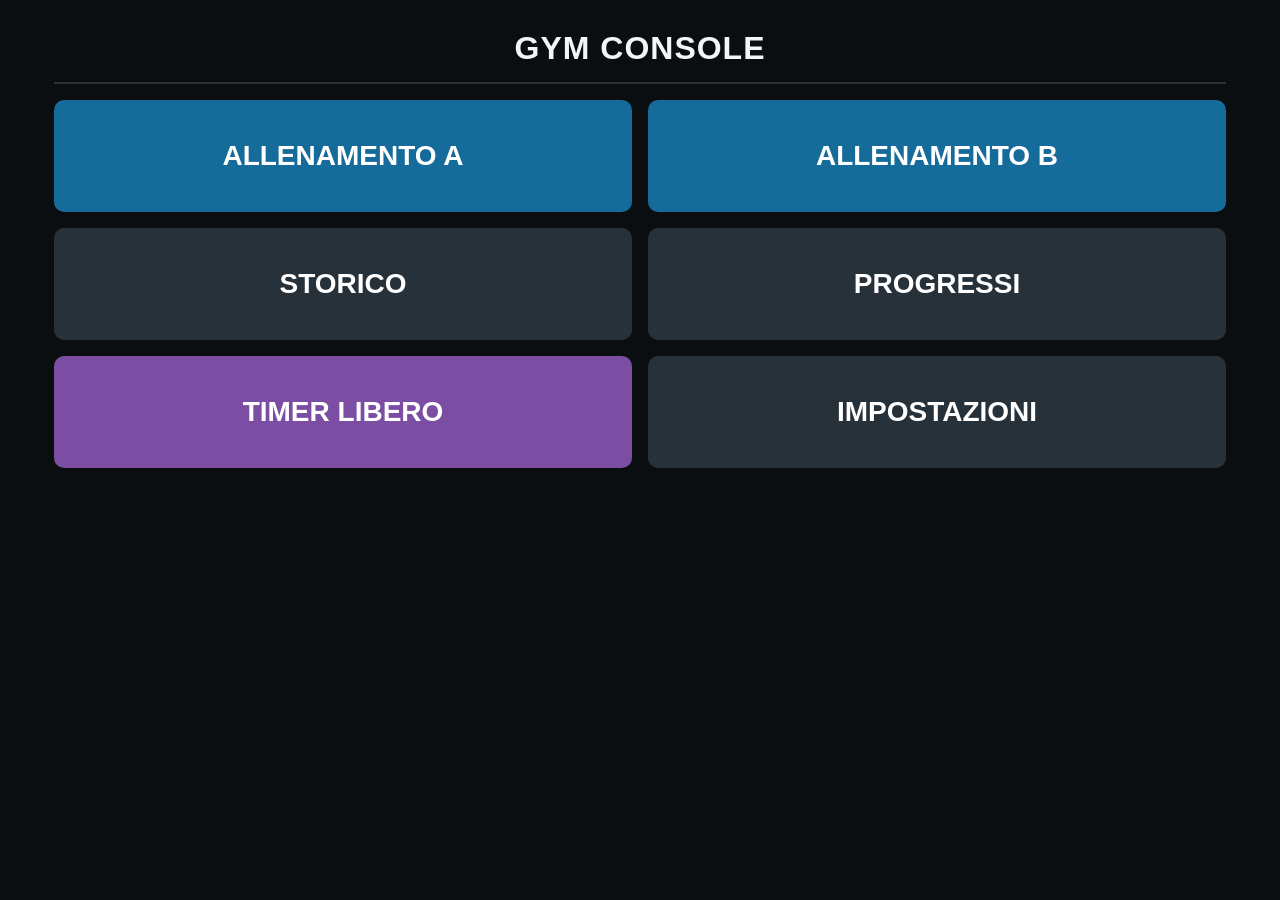
==== index.html @ b3781da3 "Add files via upload" ====
<!doctype html>
<html lang="it">
<head>
  <meta charset="utf-8">
  <meta name="viewport" content="width=device-width,initial-scale=1,maximum-scale=1,user-scalable=no">
  <meta name="apple-mobile-web-app-capable" content="yes">
  <meta name="apple-mobile-web-app-status-bar-style" content="black">
  <meta name="theme-color" content="#11151a">
  <title>Gym Console</title>
  <link rel="apple-touch-icon" href="icons/icon-180.png">
  <link rel="manifest" href="manifest.json">
  <link rel="stylesheet" href="css/style.css">
</head>
<body>
  <div id="app">
    <header><button id="backButton" class="back hidden" type="button">‹ INDIETRO</button><h1 id="title">GYM CONSOLE</h1></header>
    <main id="view" aria-live="polite"></main>
  </div>
  <div id="flash" class="flash hidden">RECUPERO FINITO</div>
  <script src="js/workouts.js"></script>
  <script src="js/storage.js"></script>
  <script src="js/timer.js"></script>
  <script src="js/app.js"></script>
</body>
</html>
---- css/style.css ----
*{-webkit-box-sizing:border-box;box-sizing:border-box}
html,body{margin:0;min-height:100%;background:#0b0e11;color:#f3f5f7;font-family:Arial,Helvetica,sans-serif;-webkit-text-size-adjust:100%}
body{font-size:22px}button,input,select,textarea{font:inherit}button{-webkit-appearance:none;border:0;border-radius:10px;background:#27313a;color:#fff;min-height:64px;padding:12px 18px;font-weight:bold;cursor:pointer}button:active{background:#3b4a57}.primary{background:#13a36f}.danger{background:#9d3540}.muted{color:#aeb9c2}.hidden{display:none!important}
#app{max-width:1200px;margin:0 auto;padding:14px}header{min-height:70px;display:-webkit-box;display:flex;-webkit-box-align:center;align-items:center;border-bottom:2px solid #293139;margin-bottom:16px}h1{font-size:32px;margin:0 auto;letter-spacing:1px}h2{font-size:34px;margin:8px 0 16px}h3{font-size:26px;margin:10px 0}.back{position:absolute;min-height:48px;font-size:18px;padding:8px 12px}
.menu{display:-webkit-box;display:flex;-webkit-flex-wrap:wrap;flex-wrap:wrap;margin:-8px}.menu button{width:calc(50% - 16px);margin:8px;min-height:112px;font-size:28px}.menu .workout{background:#156b99}.menu .timer-menu{background:#7b4ea3}
.card{background:#151b20;border:2px solid #2c363e;border-radius:12px;padding:18px;margin-bottom:14px}.grid{display:-webkit-box;display:flex;-webkit-flex-wrap:wrap;flex-wrap:wrap;margin:-7px}.grid>*{margin:7px}.stats span{display:inline-block;margin-right:22px}.hint{border-left:5px solid #e5a72e;padding-left:12px;color:#f1cd75}.technique{color:#b8c4cc;margin-bottom:14px}
.field{display:inline-block;vertical-align:top;margin:5px 12px 8px 0}.field label{display:block;font-size:17px;color:#aeb9c2;margin-bottom:5px}input,select,textarea{background:#080a0c;color:#fff;border:2px solid #53616c;border-radius:8px;min-height:56px;padding:8px 10px}input[type=number]{width:105px}select{min-width:180px}textarea{width:100%;min-height:80px}.set-row{display:-webkit-box;display:flex;-webkit-box-align:center;align-items:center;border-top:1px solid #354049;padding:10px 0}.set-row strong{width:105px}.set-row input{margin-right:10px}.done-mark{color:#36d39a;font-weight:bold}
.actions{display:-webkit-box;display:flex;-webkit-flex-wrap:wrap;flex-wrap:wrap;margin:12px -6px}.actions button{margin:6px;-webkit-box-flex:1;flex:1;min-width:190px}.complete{min-height:82px!important;font-size:27px;background:#13a36f!important}.nav-row{display:-webkit-box;display:flex;margin:8px -6px}.nav-row button{margin:6px;-webkit-box-flex:1;flex:1}
.timer-box{text-align:center}.countdown{font-size:140px;font-weight:bold;line-height:1.1;font-variant-numeric:tabular-nums;margin:14px 0}.timer-buttons{display:-webkit-box;display:flex;-webkit-flex-wrap:wrap;flex-wrap:wrap;margin:-6px}.timer-buttons button{width:calc(25% - 12px);margin:6px;font-size:24px}.timer-buttons .wide{width:calc(50% - 12px)}
.history-item{width:100%;text-align:left;margin-bottom:10px}.bar{height:22px;background:#26313a;border-radius:11px;overflow:hidden}.bar i{display:block;height:100%;background:#13a36f}.small{font-size:17px}.status{padding:10px;border-radius:8px;background:#202830;margin-bottom:12px}.flash{position:fixed;z-index:10;left:0;top:0;width:100%;height:100%;background:#e0b400;color:#090909;display:-webkit-box;display:flex;-webkit-box-align:center;align-items:center;-webkit-box-pack:center;justify-content:center;text-align:center;font-size:70px;font-weight:bold;animation:pulse .5s alternate 6}@keyframes pulse{from{background:#e0b400}to{background:#fff}}
@media(max-width:700px){body{font-size:19px}#app{padding:9px}h1{font-size:25px}.menu button{width:calc(50% - 12px);margin:6px;min-height:90px;font-size:22px}.countdown{font-size:86px}.timer-buttons button{width:calc(50% - 12px)}.back{font-size:0}.back:first-letter{font-size:30px}.set-row{flex-wrap:wrap}.flash{font-size:42px}}
@media(orientation:portrait) and (min-width:701px){.menu button{width:calc(50% - 16px);min-height:140px}.countdown{font-size:160px}}
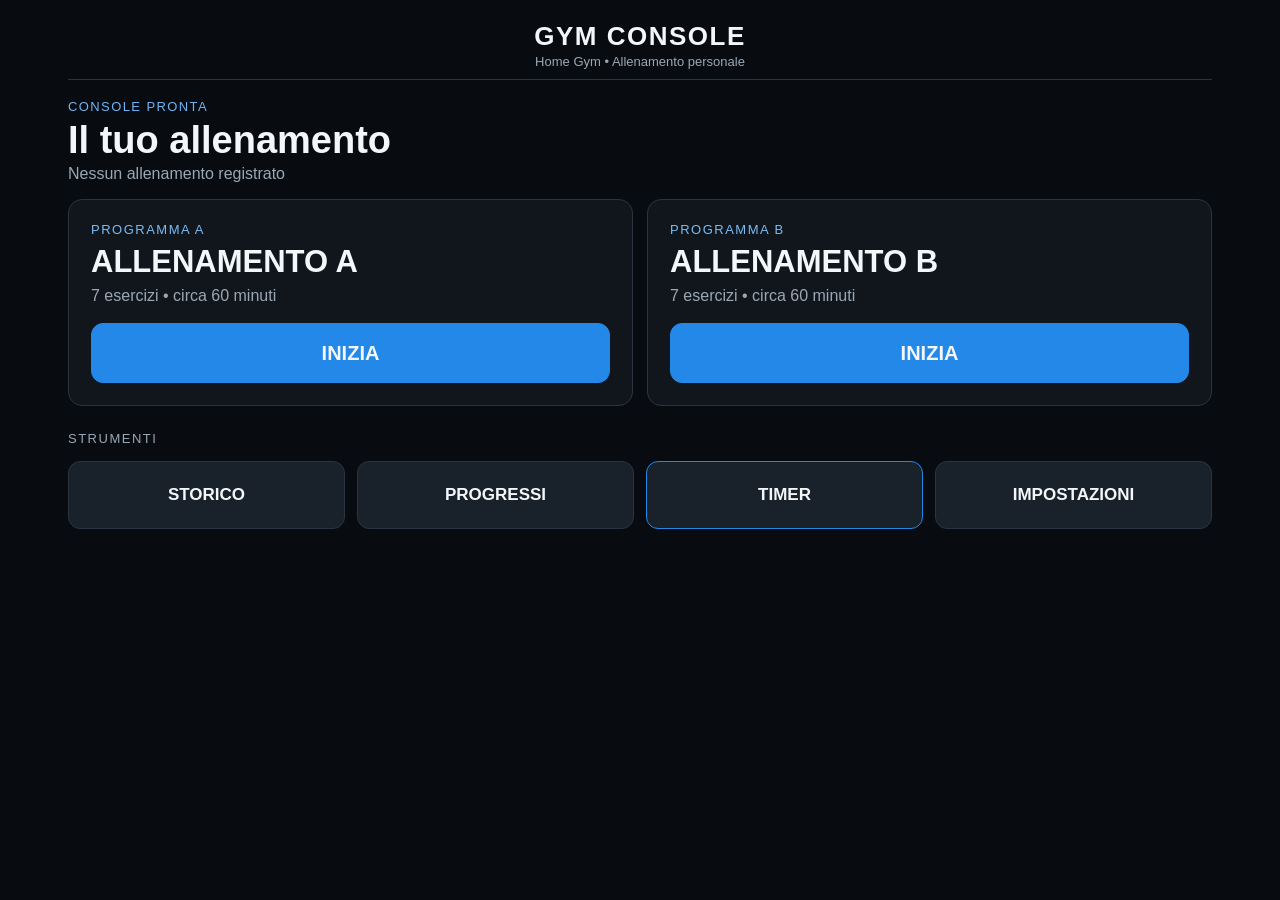
==== commit 7075c8f8: "Add files via upload" ====
--- a/index.html
+++ b/index.html
@@ -5,7 +5,7 @@
   <meta name="viewport" content="width=device-width,initial-scale=1,maximum-scale=1,user-scalable=no">
   <meta name="apple-mobile-web-app-capable" content="yes">
   <meta name="apple-mobile-web-app-status-bar-style" content="black">
-  <meta name="theme-color" content="#11151a">
+  <meta name="theme-color" content="#080b0f">
   <title>Gym Console</title>
   <link rel="apple-touch-icon" href="icons/icon-180.png">
   <link rel="manifest" href="manifest.json">
@@ -13,7 +13,7 @@
 </head>
 <body>
   <div id="app">
-    <header><button id="backButton" class="back hidden" type="button">‹ INDIETRO</button><h1 id="title">GYM CONSOLE</h1></header>
+    <header class="app-header"><button id="backButton" class="back hidden" type="button">‹ INDIETRO</button><div class="brand-block"><h1 id="title">GYM CONSOLE</h1><div id="appSubtitle" class="app-subtitle">Home Gym • Allenamento personale</div></div></header>
     <main id="view" aria-live="polite"></main>
   </div>
   <div id="flash" class="flash hidden">RECUPERO FINITO</div>
--- a/css/style.css
+++ b/css/style.css
@@ -1,12 +1,29 @@
+:root{--bg:#080b0f;--surface:#11161d;--surface-2:#19212b;--border:#2a3440;--text:#f4f7fa;--text-muted:#9aa8b5;--accent:#2388e8;--accent-dark:#1768b5;--success:#24a66a;--warning:#e8ad32;--danger:#c94b55}
 *{-webkit-box-sizing:border-box;box-sizing:border-box}
-html,body{margin:0;min-height:100%;background:#0b0e11;color:#f3f5f7;font-family:Arial,Helvetica,sans-serif;-webkit-text-size-adjust:100%}
-body{font-size:22px}button,input,select,textarea{font:inherit}button{-webkit-appearance:none;border:0;border-radius:10px;background:#27313a;color:#fff;min-height:64px;padding:12px 18px;font-weight:bold;cursor:pointer}button:active{background:#3b4a57}.primary{background:#13a36f}.danger{background:#9d3540}.muted{color:#aeb9c2}.hidden{display:none!important}
-#app{max-width:1200px;margin:0 auto;padding:14px}header{min-height:70px;display:-webkit-box;display:flex;-webkit-box-align:center;align-items:center;border-bottom:2px solid #293139;margin-bottom:16px}h1{font-size:32px;margin:0 auto;letter-spacing:1px}h2{font-size:34px;margin:8px 0 16px}h3{font-size:26px;margin:10px 0}.back{position:absolute;min-height:48px;font-size:18px;padding:8px 12px}
-.menu{display:-webkit-box;display:flex;-webkit-flex-wrap:wrap;flex-wrap:wrap;margin:-8px}.menu button{width:calc(50% - 16px);margin:8px;min-height:112px;font-size:28px}.menu .workout{background:#156b99}.menu .timer-menu{background:#7b4ea3}
-.card{background:#151b20;border:2px solid #2c363e;border-radius:12px;padding:18px;margin-bottom:14px}.grid{display:-webkit-box;display:flex;-webkit-flex-wrap:wrap;flex-wrap:wrap;margin:-7px}.grid>*{margin:7px}.stats span{display:inline-block;margin-right:22px}.hint{border-left:5px solid #e5a72e;padding-left:12px;color:#f1cd75}.technique{color:#b8c4cc;margin-bottom:14px}
-.field{display:inline-block;vertical-align:top;margin:5px 12px 8px 0}.field label{display:block;font-size:17px;color:#aeb9c2;margin-bottom:5px}input,select,textarea{background:#080a0c;color:#fff;border:2px solid #53616c;border-radius:8px;min-height:56px;padding:8px 10px}input[type=number]{width:105px}select{min-width:180px}textarea{width:100%;min-height:80px}.set-row{display:-webkit-box;display:flex;-webkit-box-align:center;align-items:center;border-top:1px solid #354049;padding:10px 0}.set-row strong{width:105px}.set-row input{margin-right:10px}.done-mark{color:#36d39a;font-weight:bold}
-.actions{display:-webkit-box;display:flex;-webkit-flex-wrap:wrap;flex-wrap:wrap;margin:12px -6px}.actions button{margin:6px;-webkit-box-flex:1;flex:1;min-width:190px}.complete{min-height:82px!important;font-size:27px;background:#13a36f!important}.nav-row{display:-webkit-box;display:flex;margin:8px -6px}.nav-row button{margin:6px;-webkit-box-flex:1;flex:1}
-.timer-box{text-align:center}.countdown{font-size:140px;font-weight:bold;line-height:1.1;font-variant-numeric:tabular-nums;margin:14px 0}.timer-buttons{display:-webkit-box;display:flex;-webkit-flex-wrap:wrap;flex-wrap:wrap;margin:-6px}.timer-buttons button{width:calc(25% - 12px);margin:6px;font-size:24px}.timer-buttons .wide{width:calc(50% - 12px)}
-.history-item{width:100%;text-align:left;margin-bottom:10px}.bar{height:22px;background:#26313a;border-radius:11px;overflow:hidden}.bar i{display:block;height:100%;background:#13a36f}.small{font-size:17px}.status{padding:10px;border-radius:8px;background:#202830;margin-bottom:12px}.flash{position:fixed;z-index:10;left:0;top:0;width:100%;height:100%;background:#e0b400;color:#090909;display:-webkit-box;display:flex;-webkit-box-align:center;align-items:center;-webkit-box-pack:center;justify-content:center;text-align:center;font-size:70px;font-weight:bold;animation:pulse .5s alternate 6}@keyframes pulse{from{background:#e0b400}to{background:#fff}}
-@media(max-width:700px){body{font-size:19px}#app{padding:9px}h1{font-size:25px}.menu button{width:calc(50% - 12px);margin:6px;min-height:90px;font-size:22px}.countdown{font-size:86px}.timer-buttons button{width:calc(50% - 12px)}.back{font-size:0}.back:first-letter{font-size:30px}.set-row{flex-wrap:wrap}.flash{font-size:42px}}
-@media(orientation:portrait) and (min-width:701px){.menu button{width:calc(50% - 16px);min-height:140px}.countdown{font-size:160px}}
+html,body{margin:0;min-height:100%;background:#080b0f;background:var(--bg);color:#f4f7fa;color:var(--text);font-family:-apple-system,BlinkMacSystemFont,"Helvetica Neue",Arial,sans-serif;-webkit-text-size-adjust:100%}
+body{font-size:20px}button,input,select,textarea{font:inherit}button{-webkit-appearance:none;border:1px solid #2a3440;border-color:var(--border);border-radius:12px;background:#19212b;background:var(--surface-2);color:#f4f7fa;color:var(--text);min-height:52px;padding:10px 17px;font-weight:700;cursor:pointer;-webkit-transition:background-color .16s ease,border-color .16s ease;transition:background-color .16s ease,border-color .16s ease}button:active{background:#253241;border-color:#4b5c6d}.primary,.accent{background:#2388e8!important;background:var(--accent)!important;border-color:#2388e8!important}.primary:active,.accent:active{background:#1768b5!important;background:var(--accent-dark)!important}.danger{background:#c94b55;background:var(--danger);border-color:#c94b55}.muted{color:#9aa8b5;color:var(--text-muted)}.hidden{display:none!important}.small{font-size:16px}
+#app{max-width:1180px;margin:0 auto;padding:12px 18px 22px}.app-header{height:68px;display:-webkit-box;display:flex;-webkit-box-align:center;align-items:center;border-bottom:1px solid #2a3440;border-color:var(--border);margin-bottom:14px;position:relative}.brand-block{text-align:center;margin:0 auto}.app-header h1{font-size:26px;line-height:1.1;margin:0;letter-spacing:1.5px}.app-subtitle{font-size:13px;color:#9aa8b5;color:var(--text-muted);margin-top:4px}.back{position:absolute;left:0;z-index:2;min-height:48px;font-size:16px;padding:8px 12px}.screen-title{font-size:34px;margin:6px 0 18px}.section-label{font-size:13px;letter-spacing:1.5px;text-transform:uppercase;color:#9aa8b5;color:var(--text-muted);margin:18px 0 9px}
+.card{background:#11161d;background:var(--surface);border:1px solid #2a3440;border-color:var(--border);border-radius:14px;padding:17px;margin-bottom:12px}.card h2,.card h3{margin-top:0}.grid{display:-webkit-box;display:flex;-webkit-flex-wrap:wrap;flex-wrap:wrap;margin:-6px}.grid>*{margin:6px}.hint{border-left:4px solid #e8ad32;border-color:var(--warning);padding-left:11px;color:#f0c66d}.status{padding:11px 14px;border:1px solid #2a3440;border-color:var(--border);border-radius:10px;background:#19212b;background:var(--surface-2);margin-bottom:12px}
+
+/* Home */
+.home-hero{padding:5px 0 9px}.home-kicker{font-size:13px;letter-spacing:1.4px;color:#6eb5f5;text-transform:uppercase}.home-hero h2{font-size:38px;margin:5px 0 3px}.last-workout{font-size:16px;color:#9aa8b5;color:var(--text-muted)}.workout-cards{display:-webkit-box;display:flex;margin:0 -7px}.workout-card{width:50%;margin:7px;padding:22px;min-height:196px;display:-webkit-box;display:flex;-webkit-box-orient:vertical;-webkit-box-direction:normal;flex-direction:column}.workout-letter{font-size:13px;color:#78bdf8;letter-spacing:1.5px}.workout-card h3{font-size:31px;margin:7px 0}.workout-meta{color:#9aa8b5;color:var(--text-muted);font-size:16px;margin-bottom:18px}.workout-card .start-workout{margin-top:auto;width:100%;font-size:20px;min-height:60px}.secondary-menu{display:-webkit-box;display:flex;margin:0 -6px}.secondary-menu button{width:25%;margin:6px;min-height:68px;font-size:17px}.secondary-menu .timer-menu{border-color:#2388e8;border-color:var(--accent)}.resume-card{border-color:#24a66a;border-color:var(--success);display:-webkit-box;display:flex;-webkit-box-align:center;align-items:center}.resume-info{-webkit-box-flex:1;flex:1}.resume-card .actions{margin:0}.resume-card .actions button{min-width:160px}.update-banner{background:#e8ad32;background:var(--warning);color:#080b0f;padding:12px;text-align:center;font-weight:bold;border-radius:10px;margin-bottom:12px}.update-banner button{margin-left:12px;min-height:46px;background:#080b0f}
+
+/* Riepilogo */
+.overview{list-style:none;margin:0;padding:0;display:-webkit-box;display:flex;-webkit-flex-wrap:wrap;flex-wrap:wrap}.overview li{width:calc(50% - 10px);margin:5px;padding:12px 14px;border:1px solid #2a3440;border-color:var(--border);border-radius:10px;background:#19212b;background:var(--surface-2)}.overview-number{display:inline-block;color:#2388e8;color:var(--accent);width:28px}.overview-muscles{display:block;margin-left:31px;font-size:13px;color:#9aa8b5;color:var(--text-muted)}
+
+/* Allenamento */
+.workout-top{display:-webkit-box;display:flex;-webkit-box-align:center;align-items:center;margin-bottom:11px}.workout-top-info{-webkit-box-flex:1;flex:1}.exercise-count{font-size:14px;letter-spacing:1px;color:#9aa8b5;color:var(--text-muted)}.progress-track{height:8px;background:#19212b;background:var(--surface-2);border-radius:5px;overflow:hidden;margin-top:7px}.progress-track i{display:block;height:100%;background:#2388e8;background:var(--accent)}.workout-layout{display:-webkit-box;display:flex;margin:0 -7px}.exercise-main{width:63%;margin:7px}.set-console{width:37%;margin:7px}.exercise-main,.set-console{background:#11161d;background:var(--surface);border:1px solid #2a3440;border-color:var(--border);border-radius:14px;padding:17px}.exercise-name{font-size:38px;line-height:1.05;margin:0 0 11px}.exercise-visual{position:relative;height:215px;border:1px solid #2a3440;border-color:var(--border);border-radius:12px;background:#0c1117;overflow:hidden;display:-webkit-box;display:flex;-webkit-box-align:center;align-items:center;-webkit-box-pack:center;justify-content:center}.exercise-visual img{display:block;max-width:100%;max-height:100%;position:relative;z-index:2}.visual-placeholder{text-align:center;color:#657687;font-size:15px}.placeholder-mark{display:block;font-size:45px;color:#2388e8;color:var(--accent);margin-bottom:7px}.technique{font-size:17px;color:#c2ccd5;margin:13px 0 10px}.exercise-specs{font-size:15px;color:#9aa8b5;color:var(--text-muted)}.exercise-specs span{display:inline-block;margin-right:17px}.guide-button{margin-top:13px;width:100%;background:transparent;border-color:#2388e8;border-color:var(--accent);color:#78bdf8}.last-performance{margin-top:11px;padding:10px 12px;border-radius:9px;background:#19212b;background:var(--surface-2);font-size:15px;color:#b8c4ce}
+.current-set-label{font-size:13px;letter-spacing:1.5px;color:#9aa8b5;color:var(--text-muted)}.current-set-number{font-size:34px;margin:4px 0 14px}.set-progress{display:-webkit-box;display:flex;margin-bottom:13px}.set-chip{width:34px;height:34px;min-height:34px;border-radius:17px;padding:0;margin-right:7px;font-size:14px}.set-chip.done{background:#24a66a;background:var(--success);border-color:#24a66a}.set-chip.current{border-color:#2388e8;border-color:var(--accent);color:#78bdf8}.console-field{margin-bottom:12px}.console-field label,.field label{display:block;font-size:13px;letter-spacing:1px;color:#9aa8b5;color:var(--text-muted);margin-bottom:5px}.console-field input,.console-field select{width:100%}.set-console input,.set-console select,input,select,textarea{background:#080b0f;background:var(--bg);color:#f4f7fa;color:var(--text);border:1px solid #536476;border-radius:10px;min-height:54px;padding:8px 11px}input[type=number]{width:100%}select{min-width:160px}.reps-input{font-size:32px;text-align:center;height:68px}.complete{width:100%;min-height:78px!important;font-size:23px;background:#24a66a!important;background:var(--success)!important;border-color:#24a66a!important}.console-actions{display:-webkit-box;display:flex;margin:6px -4px}.console-actions button{width:50%;margin:4px;padding:8px;font-size:14px}.notes-compact{margin-top:10px}.notes-compact summary{color:#9aa8b5;color:var(--text-muted);font-size:15px;padding:8px 0}.notes-compact textarea{width:100%;min-height:70px}.workout-nav{display:-webkit-box;display:flex;margin:7px -5px}.workout-nav button{margin:5px}.workout-nav .prev-next{-webkit-box-flex:1;flex:1}.workout-nav .skip-exercise{color:#e8ad32;color:var(--warning)}.finish-workout{width:100%;min-height:48px;background:transparent;color:#d76b74;border-color:#6b3036;font-size:14px}
+
+/* Guida */
+.guide-overlay{position:fixed;z-index:20;left:0;top:0;width:100%;height:100%;background:rgba(0,0,0,.88);padding:22px;overflow:auto}.guide-panel{max-width:960px;min-height:calc(100% - 20px);margin:0 auto;background:#11161d;background:var(--surface);border:1px solid #2a3440;border-color:var(--border);border-radius:16px;padding:20px;position:relative}.guide-close{position:absolute;right:16px;top:16px;min-height:48px}.guide-panel h2{font-size:36px;margin:4px 70px 16px 0}.guide-content{display:-webkit-box;display:flex;margin:0 -8px}.guide-media,.guide-text{width:50%;margin:8px}.guide-media .exercise-visual{height:330px}.guide-section{border-top:1px solid #2a3440;border-color:var(--border);padding-top:11px;margin-top:11px}.guide-section h3{font-size:14px;letter-spacing:1.3px;color:#78bdf8;text-transform:uppercase;margin:0 0 7px}.cue-list{margin:0;padding-left:23px}.cue-list li{margin:6px 0}.guide-muscles span{display:inline-block;padding:5px 9px;margin:3px;border-radius:8px;background:#19212b;background:var(--surface-2);font-size:15px}.muscle-image{display:block;max-width:100%;max-height:180px;margin:12px auto 0;border-radius:10px}
+
+/* Timer */
+.timer-box{text-align:center;max-width:850px;margin:0 auto}.timer-status{font-size:13px;letter-spacing:2px;color:#78bdf8}.countdown{font-size:150px;font-weight:700;line-height:1;margin:8px 0;font-variant-numeric:tabular-nums}.countdown.urgent{color:#e8ad32;color:var(--warning)}.timer-progress{height:16px;background:#19212b;background:var(--surface-2);border-radius:8px;overflow:hidden;margin:14px 0}.timer-progress i{display:block;height:100%;width:0;background:#2388e8;background:var(--accent)}.elapsed{font-size:17px;color:#9aa8b5;color:var(--text-muted);margin-bottom:13px}.timer-presets{display:-webkit-box;display:flex;-webkit-box-pack:center;justify-content:center;margin:0 -4px 11px}.timer-presets button{margin:4px;min-height:48px;min-width:100px}.timer-active-actions{display:-webkit-box;display:flex;margin:0 -5px}.timer-active-actions button{width:33.333%;margin:5px;min-height:64px;font-size:19px}.timer-secondary{display:-webkit-box;display:flex;margin:0 -5px}.timer-secondary button{width:50%;margin:5px;background:transparent}
+
+/* Storico, progressi, impostazioni */
+.history-item{width:100%;text-align:left;margin-bottom:8px;padding:13px 16px;display:-webkit-box;display:flex;-webkit-box-align:center;align-items:center;background:#11161d;background:var(--surface)}.history-date{width:82px;color:#78bdf8;font-weight:bold;line-height:1.05}.history-main{-webkit-box-flex:1;flex:1}.history-main strong{display:block;font-size:20px}.history-meta{font-size:14px;color:#9aa8b5;color:var(--text-muted)}.completed-label{color:#24a66a;color:var(--success);font-size:14px}.progress-cards{display:-webkit-box;display:flex;-webkit-flex-wrap:wrap;flex-wrap:wrap;margin:-6px}.progress-card{width:calc(50% - 12px);margin:6px}.progress-card h3{font-size:21px;margin:0 0 10px}.performance-row{display:-webkit-box;display:flex;border-top:1px solid #2a3440;border-color:var(--border);padding:9px 0}.performance-row span{width:42%;color:#9aa8b5;color:var(--text-muted)}.settings-section{margin-bottom:13px}.settings-section-title{font-size:14px;letter-spacing:1.3px;color:#78bdf8;text-transform:uppercase;margin-bottom:7px}.field{display:inline-block;vertical-align:top;margin:5px 12px 8px 0}.actions{display:-webkit-box;display:flex;-webkit-flex-wrap:wrap;flex-wrap:wrap;margin:8px -5px}.actions button{margin:5px;-webkit-box-flex:1;flex:1;min-width:160px}.version{font-family:monospace;color:#78bdf8}.flash{position:fixed;z-index:30;left:0;top:0;width:100%;height:100%;background:#e8ad32;background:var(--warning);color:#080b0f;display:-webkit-box;display:flex;-webkit-box-align:center;align-items:center;-webkit-box-pack:center;justify-content:center;text-align:center;font-size:68px;font-weight:bold;-webkit-animation:pulse .5s alternate 6;animation:pulse .5s alternate 6}@-webkit-keyframes pulse{from{background:#e8ad32}to{background:#fff}}@keyframes pulse{from{background:#e8ad32}to{background:#fff}}
+
+@media(max-width:800px){#app{padding:9px 12px}.workout-layout,.guide-content{display:block}.exercise-main,.set-console,.guide-media,.guide-text{width:auto}.exercise-visual{height:190px}.guide-media .exercise-visual{height:250px}.workout-cards{display:block}.workout-card{width:auto}.secondary-menu{-webkit-flex-wrap:wrap;flex-wrap:wrap}.secondary-menu button{width:calc(50% - 12px)}.overview li{width:100%}.countdown{font-size:105px}.progress-card{width:100%}}
+@media(min-width:801px) and (max-height:800px){#app{padding-top:7px}.app-header{height:58px;margin-bottom:8px}.workout-top{margin-bottom:7px}.exercise-main,.set-console{padding:13px}.exercise-name{font-size:34px;margin-bottom:8px}.exercise-visual{height:158px}.technique{margin:9px 0 7px}.guide-button{margin-top:9px}.current-set-number{font-size:30px;margin-bottom:8px}.set-progress{margin-bottom:8px}.console-field{margin-bottom:8px}.reps-input{height:58px}.complete{min-height:66px!important}.console-actions button{min-height:48px}.notes-compact{margin-top:5px}.notes-compact summary{padding:5px 0}.workout-nav{margin-top:3px;margin-bottom:3px}.workout-nav button{min-height:48px}.finish-workout{min-height:40px}.last-performance{margin-top:7px}}
+@media(max-width:520px){body{font-size:18px}.app-header h1{font-size:22px}.home-hero h2{font-size:30px}.exercise-name{font-size:31px}.back{font-size:0}.back:first-letter{font-size:28px}.timer-active-actions{-webkit-flex-wrap:wrap;flex-wrap:wrap}.timer-active-actions button{width:calc(50% - 10px)}.guide-overlay{padding:6px}.guide-panel{padding:14px}.guide-panel h2{font-size:29px}.flash{font-size:40px}}
